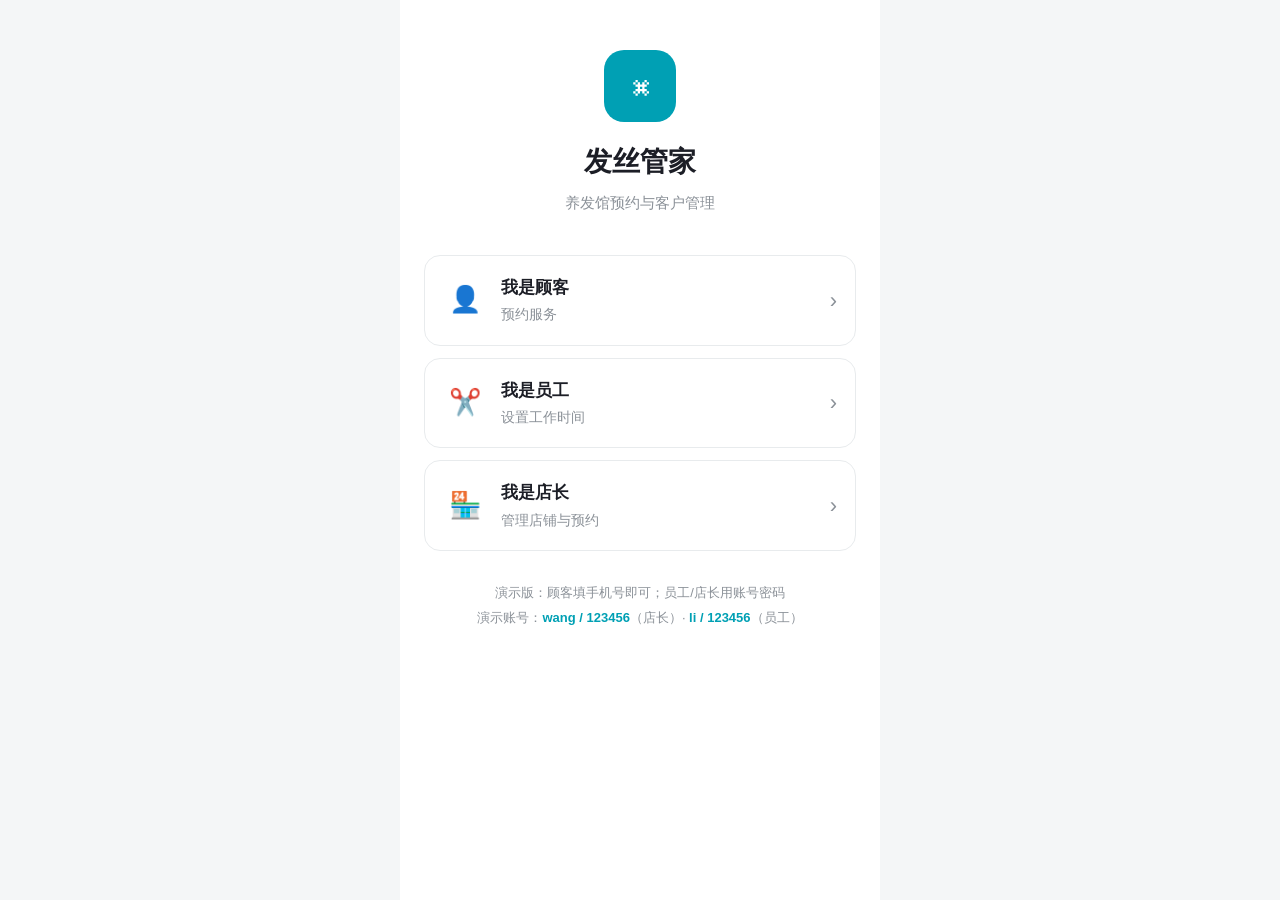
==== v2/index.html @ 85e365a5 "feat(v2): 多角色预约系统首个可用版本 新增 v2/（v1 的 app/ 完整保留，未改动）： - 三端：顾客预约 / 员工排班 / 店长管理 - 预约算法：30分钟粒度、容量=min(在岗∩" ====
<!DOCTYPE html>
<html lang="zh-CN">
<head>
<meta charset="UTF-8">
<meta name="viewport" content="width=device-width,initial-scale=1,maximum-scale=1,user-scalable=no,viewport-fit=cover">
<meta name="theme-color" content="#FFFFFF">
<title>发丝管家 v2</title>
<link rel="stylesheet" href="css/app.css">
</head>
<body>

<!-- ============ 登录 / 身份选择 ============ -->
<section class="screen active" id="sc-login">
  <div class="login-wrap">
    <div class="brand-block">
      <div class="logo">⌘</div>
      <h1>发丝管家</h1>
      <p class="tag">养发馆预约与客户管理</p>
    </div>

    <div class="role-list">
      <div class="role-card" onclick="loginAs('customer')">
        <div class="rc-ic">👤</div>
        <div class="rc-txt">
          <b>我是顾客</b>
          <span>预约服务</span>
        </div>
        <div class="rc-arrow">›</div>
      </div>
      <div class="role-card" onclick="loginAs('staff')">
        <div class="rc-ic">✂️</div>
        <div class="rc-txt">
          <b>我是员工</b>
          <span>设置工作时间</span>
        </div>
        <div class="rc-arrow">›</div>
      </div>
      <div class="role-card" onclick="loginAs('manager')">
        <div class="rc-ic">🏪</div>
        <div class="rc-txt">
          <b>我是店长</b>
          <span>管理店铺与预约</span>
        </div>
        <div class="rc-arrow">›</div>
      </div>
    </div>

    <div class="login-note">
      演示版：顾客填手机号即可；员工/店长用账号密码
      <br>演示账号：<b>wang / 123456</b>（店长）· <b>li / 123456</b>（员工）
    </div>
  </div>
</section>

<!-- ============ 顾客登录 ============ -->
<section class="screen" id="sc-custlogin">
  <div class="topbar">
    <button class="back" onclick="go('sc-login')">←</button>
    <span class="tb-title">顾客登录</span>
  </div>
  <div class="body pad">
    <div class="field-note">首次预约自动注册，无需密码</div>
    <label class="field">
      <span>姓名</span>
      <input id="ci-name" placeholder="如：李姐">
    </label>
    <label class="field">
      <span>手机号</span>
      <input id="ci-phone" type="tel" inputmode="numeric" maxlength="11" placeholder="11 位手机号">
    </label>
    <button class="btn btn-primary w100 big" onclick="doCustomerLogin()">进入</button>
  </div>
</section>

<!-- ============ 员工/店长登录 ============ -->
<section class="screen" id="sc-stafflogin">
  <div class="topbar">
    <button class="back" onclick="go('sc-login')">←</button>
    <span class="tb-title">员工 / 店长登录</span>
  </div>
  <div class="body pad">
    <label class="field">
      <span>账号</span>
      <input id="si-user" placeholder="用户名" autocapitalize="off">
    </label>
    <label class="field">
      <span>密码</span>
      <input id="si-pass" type="password" placeholder="密码">
    </label>
    <button class="btn btn-primary w100 big" onclick="doStaffLogin()">登录</button>
    <div class="login-note" style="margin-top:24px">
      演示账号：<br>
      店长 wang / 123456<br>
      员工 li / 123456<br>
      员工 zhang / 123456
    </div>
  </div>
</section>

<!-- ============ 顾客：选店 → 选服务 → 选时段 ============ -->
<section class="screen" id="sc-book">
  <div class="topbar">
    <button class="back" onclick="logout()">←</button>
    <span class="tb-title" id="bk-shop">预约</span>
    <button class="tb-right" id="bk-mine" onclick="showMyBookings()">我的预约</button>
  </div>

  <div class="body">
    <!-- 选服务 -->
    <div class="sec">
      <div class="sec-h">选择服务</div>
      <div class="chips" id="svc-chips"></div>
    </div>

    <!-- 选日期 -->
    <div class="sec">
      <div class="sec-h">选择日期</div>
      <div class="date-row" id="date-row"></div>
    </div>

    <!-- 选技师（受开关控制） -->
    <div class="sec" id="staff-sec" style="display:none">
      <div class="sec-h">选择技师</div>
      <div class="chips" id="staff-chips"></div>
    </div>

    <!-- 选时段 -->
    <div class="sec">
      <div class="sec-h">选择时间 <span class="sec-tip">30 分钟为一格</span></div>
      <div class="slots" id="slot-grid"></div>
    </div>
  </div>

  <div class="footer-bar" id="bk-footer" style="display:none">
    <div class="fb-info" id="fb-info"></div>
    <button class="btn btn-primary" onclick="confirmBooking()" id="fb-btn">确认预约</button>
  </div>
</section>

<!-- ============ 顾客：我的预约 ============ -->
<section class="screen" id="sc-mine">
  <div class="topbar">
    <button class="back" onclick="go('sc-book')">←</button>
    <span class="tb-title">我的预约</span>
  </div>
  <div class="body pad" id="mine-list"></div>
</section>

<!-- ============ 员工端 ============ -->
<section class="screen" id="sc-staff">
  <div class="topbar">
    <span class="tb-title" id="st-title">我的工作台</span>
    <button class="tb-right" onclick="logout()">退出</button>
  </div>
  <div class="tabs" id="staff-tabs">
    <div class="tab on" data-t="schedule" onclick="staffTab('schedule')">工作时间</div>
    <div class="tab" data-t="today" onclick="staffTab('today')">今天</div>
  </div>
  <div class="body pad" id="staff-body"></div>
</section>

<!-- ============ 店长端 ============ -->
<section class="screen" id="sc-manager">
  <div class="topbar">
    <span class="tb-title" id="mg-title">店铺管理</span>
    <button class="tb-right" onclick="logout()">退出</button>
  </div>
  <div class="tabs" id="mg-tabs">
    <div class="tab on" data-t="today" onclick="mgTab('today')">今日</div>
    <div class="tab" data-t="book" onclick="mgTab('book')">代客预约</div>
    <div class="tab" data-t="staff" onclick="mgTab('staff')">员工</div>
    <div class="tab" data-t="shop" onclick="mgTab('shop')">店铺</div>
  </div>
  <div class="body pad" id="mg-body"></div>
</section>

<!-- 弹层 -->
<div class="sheet-mask" id="mask" onclick="if(event.target===this)closeSheet()">
  <div class="sheet" id="sheet-body"></div>
</div>

<div class="toast" id="toast"></div>

<script src="js/db.js"></script>
<script src="js/booking.js"></script>
<script src="js/app.js"></script>
</body>
</html>
---- v2/css/app.css ----
/* ==========================================================================
   发丝管家 v2 · 样式
   沿用 v1 的视觉语言，保持品牌一致
   ========================================================================== */
*{margin:0;padding:0;box-sizing:border-box;-webkit-tap-highlight-color:transparent}
:root{
  --ink:#1C1E26;--gray:#8B9198;--line:#E8EBED;--bg:#F4F6F7;
  --brand:#00A0B4;--brand-l:#E6F7F9;--red:#E5484D;--amber:#F5A623;--green:#12A150;
}
html,body{height:100%}
body{
  font-family:-apple-system,BlinkMacSystemFont,"PingFang SC","Microsoft YaHei",sans-serif;
  background:var(--bg);color:var(--ink);font-size:16px;line-height:1.6;
  display:flex;justify-content:center;-webkit-font-smoothing:antialiased;
}
.screen{
  display:none;width:100%;max-width:480px;background:#fff;height:100vh;height:100dvh;
  flex-direction:column;overflow:hidden;position:relative;
}
.screen.active{display:flex}

/* ---------- 顶栏 ---------- */
.topbar{
  display:flex;align-items:center;gap:10px;padding:14px 16px;
  border-bottom:1px solid var(--line);flex-shrink:0;
  padding-top:calc(14px + env(safe-area-inset-top));
}
.tb-title{font-size:18px;font-weight:700;flex:1}
.back{width:40px;height:40px;border-radius:50%;background:#F1F3F5;border:none;
  font-size:18px;cursor:pointer;font-family:inherit;flex-shrink:0}
.tb-right{background:none;border:none;color:var(--brand);font-size:15px;
  font-weight:600;font-family:inherit;cursor:pointer;padding:8px}

.body{flex:1;overflow-y:auto;-webkit-overflow-scrolling:touch;padding-bottom:90px}
.body.pad{padding:18px 16px}

/* ---------- 登录 ---------- */
.login-wrap{padding:50px 24px;display:flex;flex-direction:column;min-height:100vh}
.brand-block{text-align:center;margin-bottom:40px}
.logo{width:72px;height:72px;border-radius:20px;background:var(--brand);color:#fff;
  font-size:36px;display:flex;align-items:center;justify-content:center;margin:0 auto 18px}
.brand-block h1{font-size:28px;margin-bottom:6px}
.brand-block .tag{color:var(--gray);font-size:15px}

.role-list{display:flex;flex-direction:column;gap:12px}
.role-card{display:flex;align-items:center;gap:14px;padding:18px;
  border:1.5px solid var(--line);border-radius:16px;cursor:pointer;transition:.12s}
.role-card:active{background:#F7FAFB;transform:scale(.99)}
.rc-ic{font-size:26px;width:44px;text-align:center}
.rc-txt{flex:1}
.rc-txt b{display:block;font-size:17px}
.rc-txt span{font-size:14px;color:var(--gray)}
.rc-arrow{font-size:22px;color:var(--gray)}

.login-note{margin-top:30px;font-size:13px;color:var(--gray);text-align:center;line-height:1.9}
.login-note b{color:var(--brand)}

/* ---------- 表单 ---------- */
.field{display:block;margin-bottom:16px}
.field span{display:block;font-size:14px;color:var(--gray);margin-bottom:7px}
.field input{
  width:100%;height:50px;border:1.5px solid var(--line);border-radius:12px;
  padding:0 15px;font-size:16px;font-family:inherit;color:var(--ink);background:#fff;
}
.field input:focus{outline:none;border-color:var(--brand);background:#FCFEFF}
.field-note{font-size:14px;color:var(--gray);margin-bottom:18px}

/* ---------- 按钮 ---------- */
.btn{height:48px;border-radius:12px;border:none;font-size:16px;font-weight:600;
  font-family:inherit;cursor:pointer;padding:0 18px;transition:.12s}
.btn:active{opacity:.7}
.btn-primary{background:var(--brand);color:#fff}
.btn-ghost{background:#F1F3F5;color:#4A5158}
.btn-danger{background:#FDECEC;color:var(--red)}
.w100{width:100%}
.big{height:52px;font-size:17px}
.btn:disabled{background:#C9CDD1;cursor:not-allowed}

/* ---------- 区块 ---------- */
.sec{margin-bottom:24px}
.sec-h{font-size:15px;font-weight:700;color:var(--gray);margin-bottom:12px;
  display:flex;align-items:center;gap:8px}
.sec-tip{font-weight:400;font-size:13px;color:#B0B6BC}

/* 服务 chips */
.chips{display:flex;gap:10px;flex-wrap:wrap}
.chip{
  padding:12px 16px;border:1.5px solid var(--line);border-radius:12px;
  cursor:pointer;font-size:15px;transition:.12s;background:#fff;
}
.chip:active{transform:scale(.97)}
.chip.on{border-color:var(--brand);background:var(--brand-l);color:var(--brand);font-weight:600}
.chip .sub{display:block;font-size:12px;color:var(--gray);margin-top:2px;font-weight:400}
.chip.on .sub{color:var(--brand)}
.chip.off{opacity:.45;cursor:not-allowed}

/* 日期 */
.date-row{display:flex;gap:8px;overflow-x:auto;padding-bottom:4px}
.date-item{
  min-width:64px;padding:10px 6px;border:1.5px solid var(--line);border-radius:12px;
  text-align:center;cursor:pointer;flex-shrink:0;
}
.date-item.on{border-color:var(--brand);background:var(--brand-l)}
.date-item .d1{font-size:12px;color:var(--gray)}
.date-item .d2{font-size:18px;font-weight:700;margin-top:2px}
.date-item.on .d2{color:var(--brand)}

/* 时段 */
.slots{display:grid;grid-template-columns:repeat(3,1fr);gap:9px}
.slot{
  padding:12px 4px;border:1.5px solid var(--line);border-radius:11px;
  text-align:center;cursor:pointer;font-size:16px;font-weight:600;transition:.12s;
}
.slot:active{transform:scale(.97)}
.slot .rem{display:block;font-size:11.5px;color:var(--gray);font-weight:400;margin-top:2px}
.slot.on{border-color:var(--brand);border-width:2.5px;background:var(--brand-l);color:var(--brand)}
.slot.off{opacity:.4;cursor:not-allowed;background:#FAFBFC}
.slot.off .rem{color:#C9CDD1}

/* 底部操作条 */
.footer-bar{
  position:absolute;bottom:0;left:0;right:0;background:#fff;
  border-top:1px solid var(--line);padding:14px 16px;
  padding-bottom:calc(14px + env(safe-area-inset-bottom));
  display:flex;align-items:center;gap:14px;
}
.fb-info{flex:1;font-size:14px;color:#4A5158;line-height:1.5}
.fb-info b{color:var(--ink);font-size:15px}
.footer-bar .btn{flex:0 0 130px}

/* tab */
.tabs{display:flex;border-bottom:1px solid var(--line);flex-shrink:0}
.tab{flex:1;text-align:center;padding:14px 8px;font-size:15px;color:var(--gray);
  cursor:pointer;border-bottom:2.5px solid transparent}
.tab.on{color:var(--brand);font-weight:700;border-bottom-color:var(--brand)}

/* 列表卡片 */
.list-card{
  border:1.5px solid var(--line);border-radius:14px;padding:16px;margin-bottom:12px;
}
.lc-top{display:flex;align-items:center;gap:10px;margin-bottom:8px}
.lc-name{font-size:17px;font-weight:700;flex:1}
.lc-tag{font-size:12px;padding:3px 9px;border-radius:20px;background:#F1F3F5;color:var(--gray)}
.lc-tag.ok{background:#ECFAF2;color:var(--green)}
.lc-tag.wait{background:#FEF4E6;color:#C77E00}
.lc-tag.cancel{background:#FDECEC;color:var(--red)}
.lc-row{font-size:14px;color:#4A5158;margin-top:4px;display:flex;gap:8px}
.lc-row .k{color:var(--gray);min-width:56px}
.lc-actions{display:flex;gap:10px;margin-top:12px}
.lc-actions .btn{flex:1;height:42px;font-size:15px}

/* 空状态 */
.empty{text-align:center;padding:60px 24px;color:var(--gray);font-size:15px;line-height:2}
.empty .em{font-size:44px;display:block;margin-bottom:14px}

/* 弹层 */
.sheet-mask{position:fixed;inset:0;background:rgba(20,24,28,.45);display:none;
  align-items:flex-end;justify-content:center;z-index:100}
.sheet-mask.on{display:flex}
.sheet{width:100%;max-width:480px;background:#fff;border-radius:22px 22px 0 0;
  padding:22px 18px calc(24px + env(safe-area-inset-bottom));max-height:88vh;overflow-y:auto;
  animation:up .24s cubic-bezier(.2,.9,.3,1)}
@keyframes up{from{transform:translateY(100%)}to{transform:translateY(0)}}
.sheet h3{font-size:18px;margin-bottom:14px}

/* 排班编辑 */
.sch-row{display:flex;align-items:center;gap:8px;margin-bottom:10px}
.sch-row label{width:44px;font-size:14px;color:var(--gray);flex-shrink:0}
.sch-row input{flex:1;height:44px;border:1.5px solid var(--line);border-radius:10px;
  padding:0 10px;font-size:15px;font-family:inherit;text-align:center}
.day-toggle{display:flex;gap:6px;flex-wrap:wrap;margin-bottom:16px}
.day-toggle .d{width:42px;height:42px;border-radius:10px;border:1.5px solid var(--line);
  display:flex;align-items:center;justify-content:center;font-size:14px;cursor:pointer}
.day-toggle .d.on{background:var(--brand);color:#fff;border-color:var(--brand)}

/* 统计 */
.stat-grid{display:grid;grid-template-columns:1fr 1fr;gap:12px;margin-bottom:22px}
.stat-box{background:#F7FAFB;border-radius:14px;padding:16px;text-align:center}
.stat-box .num{font-size:26px;font-weight:700;color:var(--brand)}
.stat-box .lbl{font-size:13px;color:var(--gray);margin-top:2px}

/* toast */
.toast{position:fixed;left:50%;top:50%;transform:translate(-50%,-50%) scale(.9);
  background:rgba(26,29,33,.93);color:#fff;padding:16px 26px;border-radius:14px;
  font-size:16px;font-weight:600;opacity:0;pointer-events:none;transition:.2s;z-index:300;
  max-width:80vw;text-align:center}
.toast.on{opacity:1;transform:translate(-50%,-50%) scale(1)}

/* 提示框 */
.note-box{background:#F7FAFB;border-left:3px solid var(--brand);padding:13px 15px;
  border-radius:0 10px 10px 0;font-size:14px;color:#3A4249;line-height:1.75;margin-top:14px}
.warn-box{background:#FFFBF2;border-left:3px solid var(--amber);padding:13px 15px;
  border-radius:0 10px 10px 0;font-size:14px;color:#7A6220;line-height:1.75;margin-top:14px}

/* 开关 */
.switch-row{display:flex;align-items:center;justify-content:space-between;
  padding:16px 0;border-bottom:1px solid var(--line)}
.switch-row .sr-txt b{display:block;font-size:16px}
.switch-row .sr-txt span{font-size:13px;color:var(--gray)}
.sw{width:52px;height:30px;border-radius:15px;background:#D8DDE1;position:relative;
  cursor:pointer;transition:.2s;flex-shrink:0}
.sw::after{content:'';position:absolute;width:26px;height:26px;border-radius:50%;
  background:#fff;top:2px;left:2px;transition:.2s;box-shadow:0 1px 3px rgba(0,0,0,.2)}
.sw.on{background:var(--brand)}
.sw.on::after{left:24px}
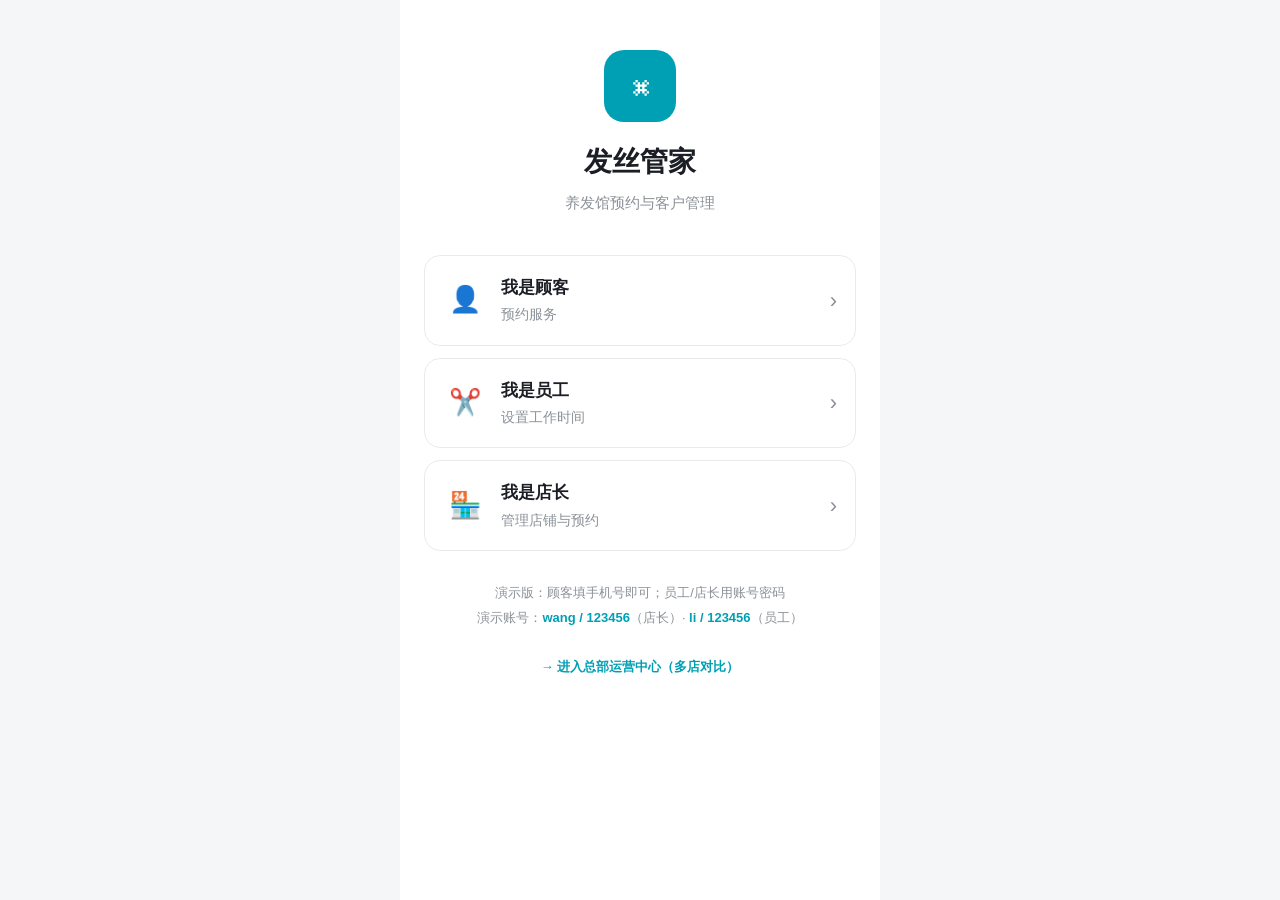
==== commit 4ed859f5: "feat(hq): 总部运营中心演示版 独立网址 /v2/hq/： - 5个KPI（门店数/总营收/预约到店/到店率/客单价） - 异动预警（营收下滑、到店率低、卡内余额沉淀、人效低、复购低），每条带" ====
--- a/v2/index.html
+++ b/v2/index.html
@@ -48,6 +48,10 @@
     <div class="login-note">
       演示版：顾客填手机号即可；员工/店长用账号密码
       <br>演示账号：<b>wang / 123456</b>（店长）· <b>li / 123456</b>（员工）
+      <br><br>
+      <a href="hq/index.html" style="color:#00A0B4;font-weight:600;text-decoration:none">
+        → 进入总部运营中心（多店对比）
+      </a>
     </div>
   </div>
 </section>
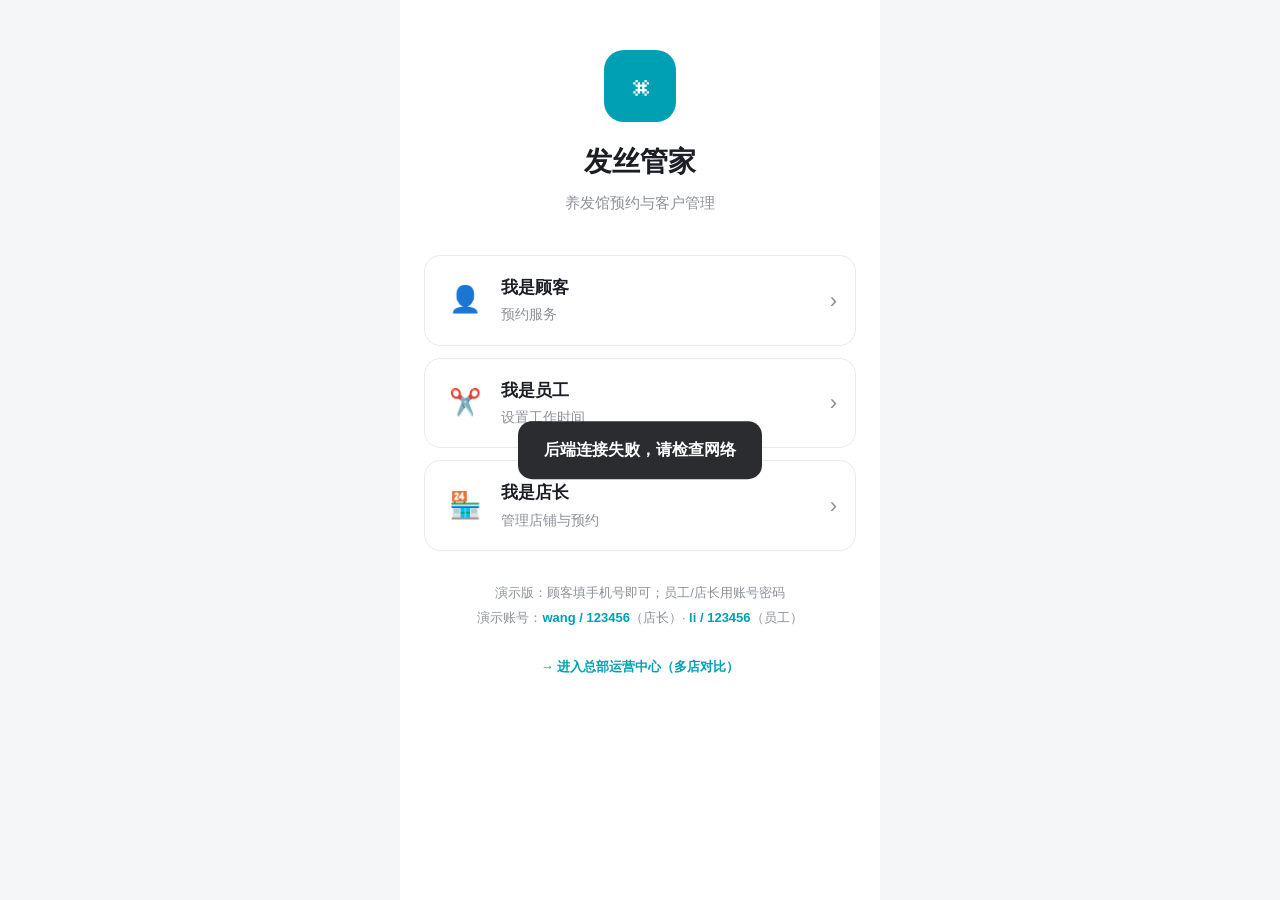
==== commit f67c1656: "feat(v2): 接入 Cloudflare Workers + D1 后端，实现真多端共享 后端（v2/api/）： - Workers + D1（SQLite），7张表 + 防超卖唯一索引 - " ====
--- a/v2/index.html
+++ b/v2/index.html
@@ -186,6 +186,7 @@
 <div class="toast" id="toast"></div>
 
 <script src="js/db.js"></script>
+<script src="js/api.js"></script>
 <script src="js/booking.js"></script>
 <script src="js/app.js"></script>
 </body>
